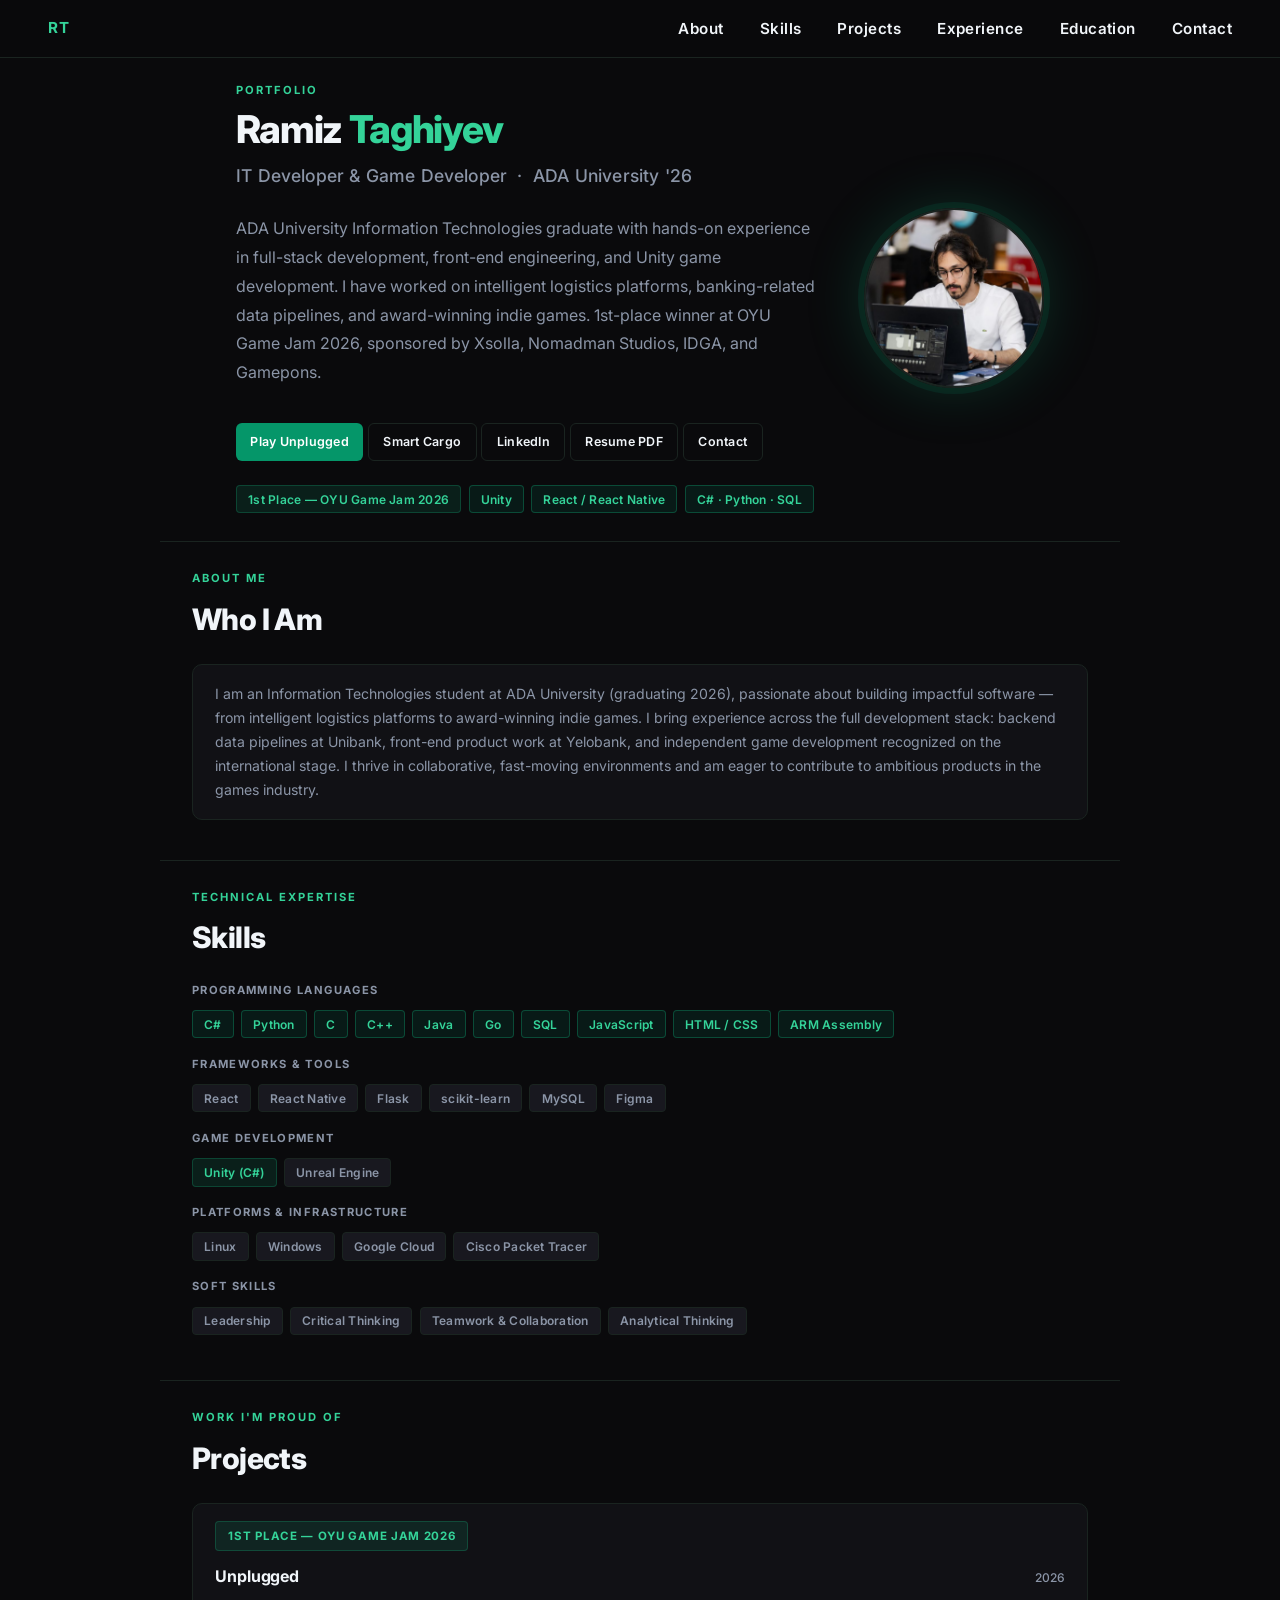
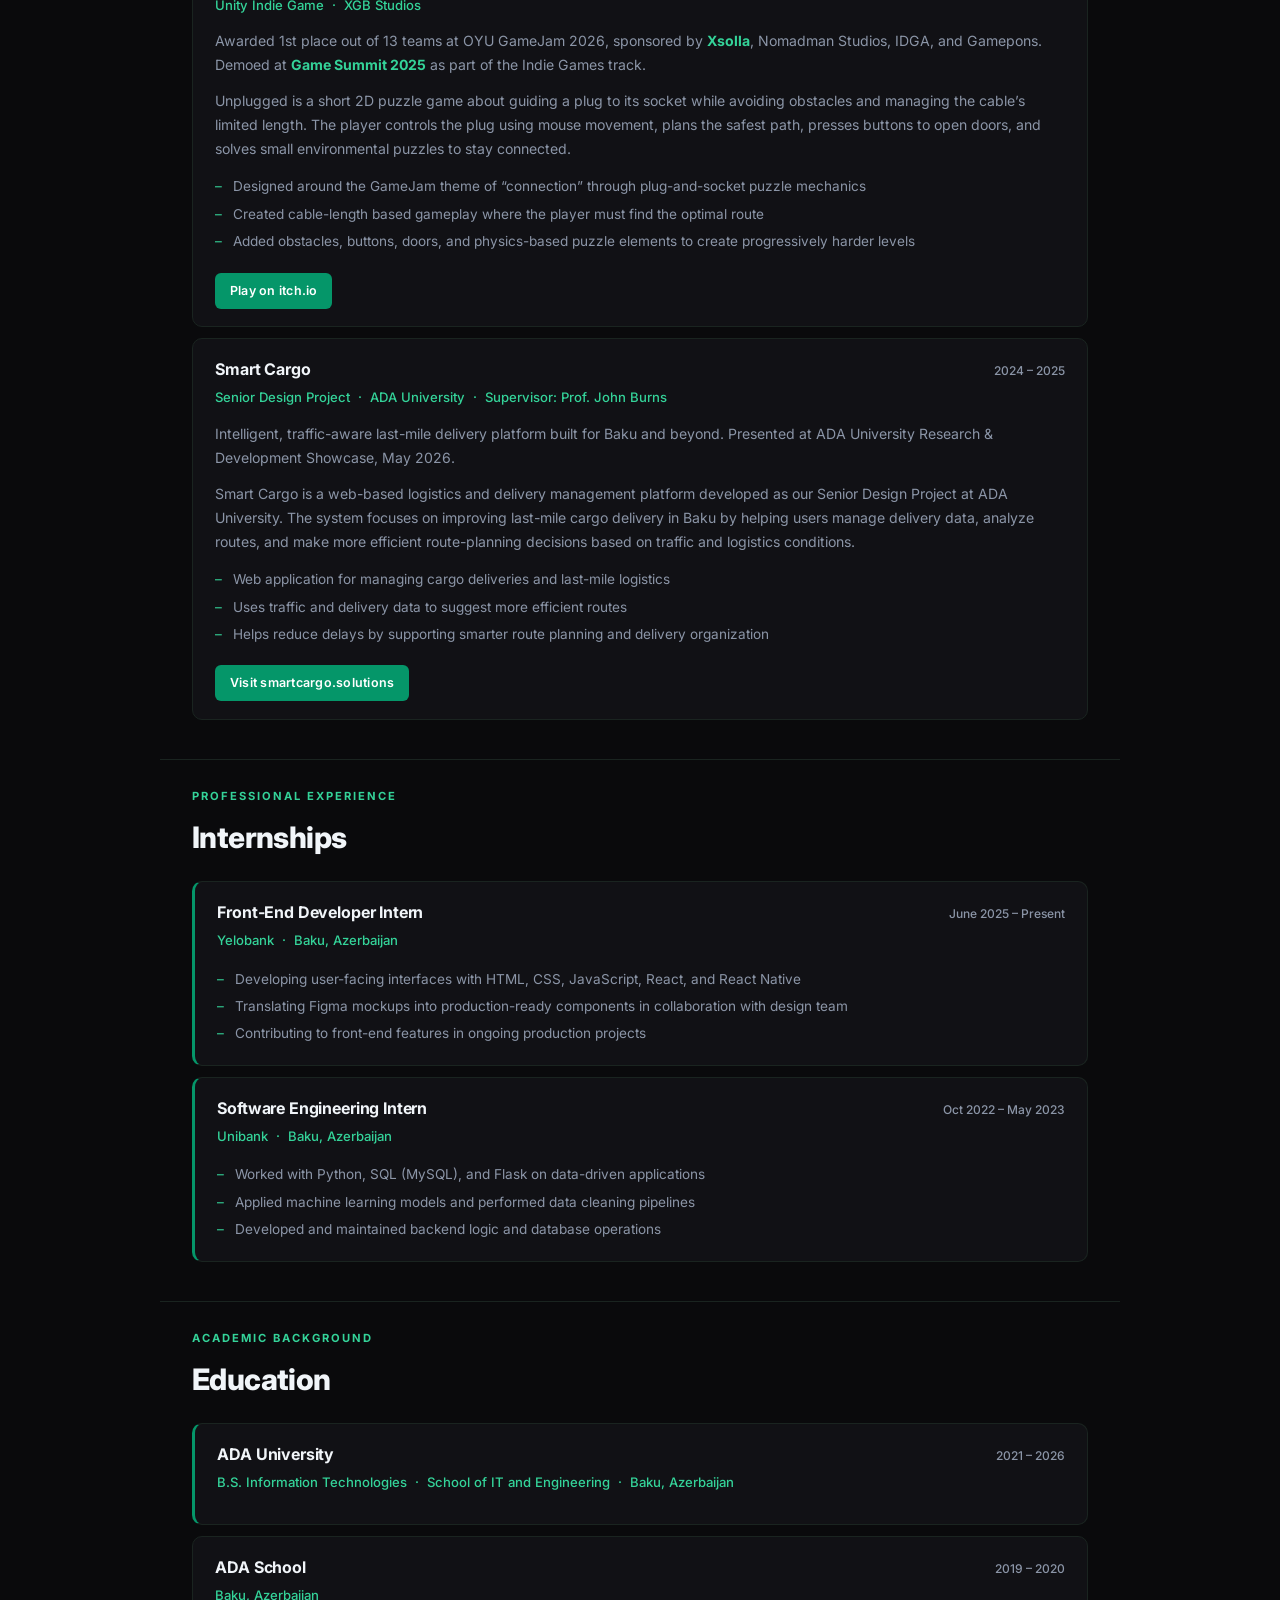
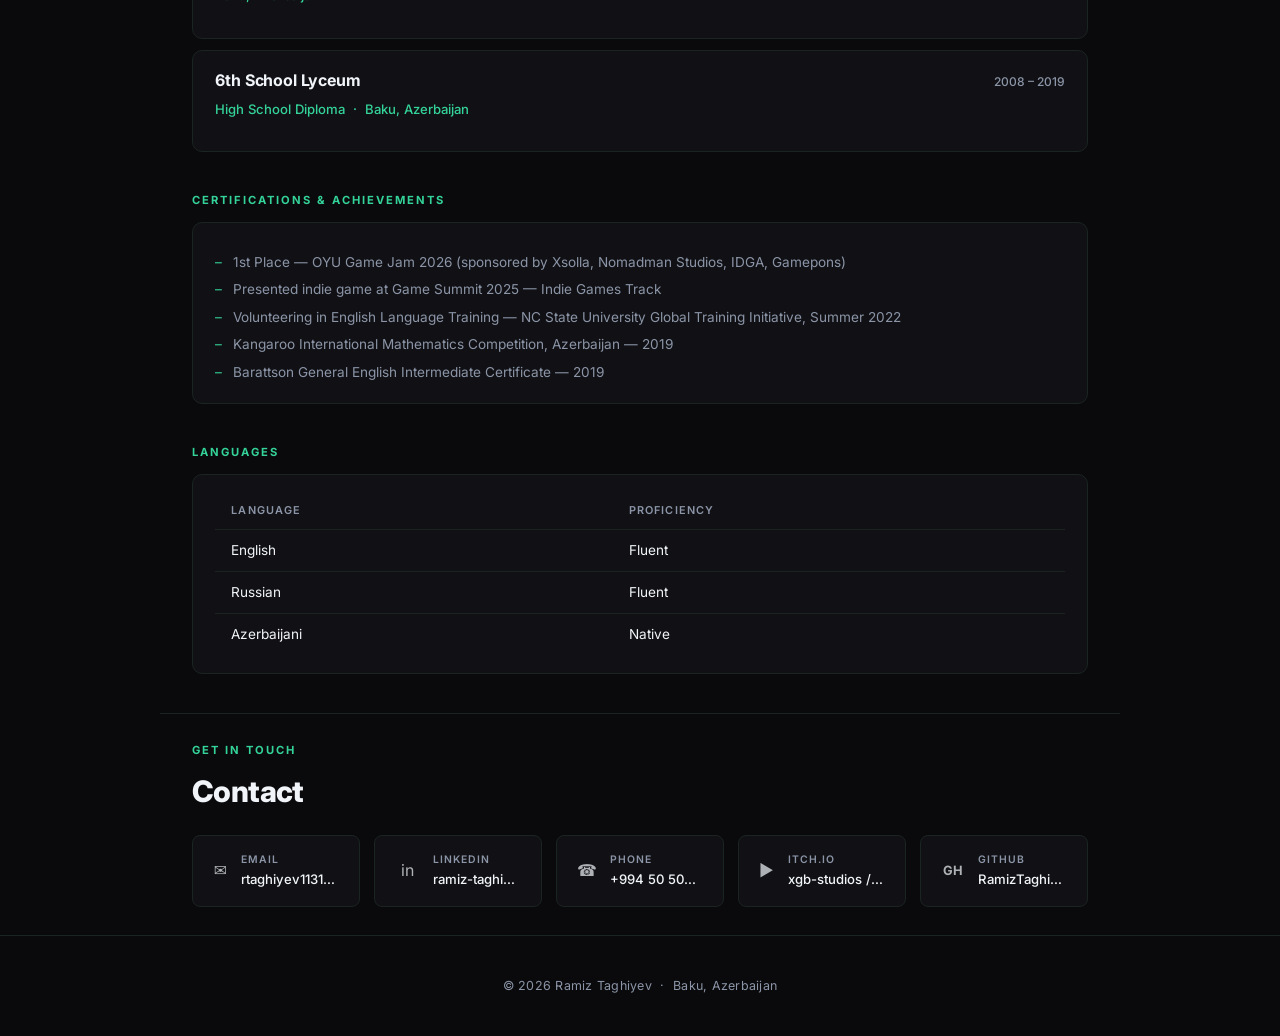
==== index.html @ 1933cfea "first-commit" ====
<!DOCTYPE html>
<html lang="en">
<head>
    <meta charset="UTF-8">
    <meta name="viewport" content="width=device-width, initial-scale=1.0">
    <title>Ramiz Taghiyev — IT & Game Developer</title>
    <link rel="icon" type="image/x-icon" href="favicon.ico">
    <link rel="stylesheet" href="styles.css">
</head>
<body>

<!-- NAV -->
<nav>
    <a class="nav-logo" href="#hero">RT</a>
    <ul class="nav-links">
        <li><a href="#about">About</a></li>
        <li><a href="#skills">Skills</a></li>
        <li><a href="#projects">Projects</a></li>
        <li><a href="#experience">Experience</a></li>
        <li><a href="#education">Education</a></li>
        <li><a href="#contact">Contact</a></li>
    </ul>
</nav>

<!-- HERO -->
<section id="hero">
    <div class="section-inner">
        <div class="hero-grid">
            <div class="hero-text">
                <p class="section-label">Portfolio</p>
                <h1 class="hero-name">Ramiz <span>Taghiyev</span></h1>
                <p class="hero-title">IT Developer &amp; Game Developer &nbsp;·&nbsp; ADA University '26</p>
                <p class="hero-summary">
                     ADA University Information Technologies graduate with hands-on experience in full-stack development, front-end engineering, and Unity game development. 
  I have worked on intelligent logistics platforms, banking-related data pipelines, and award-winning indie games. 
  1st-place winner at OYU Game Jam 2026, sponsored by Xsolla, Nomadman Studios, IDGA, and Gamepons.
                </p>
                <div class="hero-links">
                    <a class="btn btn-primary" href="https://xgb-studios.itch.io/unplugged" target="_blank">Play Unplugged</a>
                    <a class="btn btn-outline" href="http://smartcargo.solutions/" target="_blank">Smart Cargo</a>
                    <a class="btn btn-outline" href="https://www.linkedin.com/in/ramiz-taghiyev" target="_blank">LinkedIn</a>
                    <a class="btn btn-outline" href="Ramiz_Taghiyev_Resume.pdf" download>Resume PDF</a>
                    <a class="btn btn-outline" href="#contact">Contact</a>
                </div>
                <div class="badge-row">
                    <span class="badge green">1st Place — OYU Game Jam 2026</span>
                    <span class="badge purple">Unity</span>
                    <span class="badge purple">React / React Native</span>
                    <span class="badge purple">C# · Python · SQL</span>
                </div>
            </div>
            <div class="hero-photo-wrap">
                <img src="pic-of-me.jpg" alt="Ramiz Taghiyev" class="hero-photo">
            </div>
        </div>
    </div>
</section>

<hr class="divider">

<!-- ABOUT -->
<section id="about">
    <div class="section-inner">
        <p class="section-label">About Me</p>
        <h2>Who I Am</h2>
        <div class="card">
            <p class="card-body" style="margin-bottom:0;">
                I am an Information Technologies student at ADA University (graduating 2026), passionate about
                building impactful software — from intelligent logistics platforms to award-winning indie games.
                I bring experience across the full development stack: backend data pipelines at Unibank,
                front-end product work at Yelobank, and independent game development recognized on the
                international stage. I thrive in collaborative, fast-moving environments and am eager to
                contribute to ambitious products in the games industry.
            </p>
        </div>
    </div>
</section>

<hr class="divider">

<!-- SKILLS -->
<section id="skills">
    <div class="section-inner">
        <p class="section-label">Technical Expertise</p>
        <h2>Skills</h2>

        <div class="skills-group">
            <p class="skills-group-label">Programming Languages</p>
            <div class="badge-row">
                <span class="badge purple">C#</span>
                <span class="badge purple">Python</span>
                <span class="badge purple">C</span>
                <span class="badge purple">C++</span>
                <span class="badge purple">Java</span>
                <span class="badge purple">Go</span>
                <span class="badge purple">SQL</span>
                <span class="badge purple">JavaScript</span>
                <span class="badge purple">HTML / CSS</span>
                <span class="badge purple">ARM Assembly</span>
            </div>
        </div>

        <div class="skills-group">
            <p class="skills-group-label">Frameworks &amp; Tools</p>
            <div class="badge-row">
                <span class="badge">React</span>
                <span class="badge">React Native</span>
                <span class="badge">Flask</span>
                <span class="badge">scikit-learn</span>
                <span class="badge">MySQL</span>
                <span class="badge">Figma</span>
            </div>
        </div>

        <div class="skills-group">
            <p class="skills-group-label">Game Development</p>
            <div class="badge-row">
                <span class="badge green">Unity (C#)</span>
                <span class="badge">Unreal Engine</span>
            </div>
        </div>

        <div class="skills-group">
            <p class="skills-group-label">Platforms &amp; Infrastructure</p>
            <div class="badge-row">
                <span class="badge">Linux</span>
                <span class="badge">Windows</span>
                <span class="badge">Google Cloud</span>
                <span class="badge">Cisco Packet Tracer</span>
            </div>
        </div>

        <div class="skills-group">
            <p class="skills-group-label">Soft Skills</p>
            <div class="badge-row">
                <span class="badge">Leadership</span>
                <span class="badge">Critical Thinking</span>
                <span class="badge">Teamwork &amp; Collaboration</span>
                <span class="badge">Analytical Thinking</span>
            </div>
        </div>
    </div>
</section>

<hr class="divider">

<!-- PROJECTS -->
<section id="projects">
    <div class="section-inner">
        <p class="section-label">Work I'm Proud Of</p>
        <h2>Projects</h2>

        <div class="card">
            <div class="win-banner">1st Place &mdash; OYU Game Jam 2026</div>
            <div class="card-header">
                <span class="card-title">Unplugged</span>
                <span class="card-meta">2026</span>
            </div>
            <p class="card-subtitle">Unity Indie Game &nbsp;·&nbsp; XGB Studios</p>
            <p class="card-body">
                Awarded 1st place out of 13 teams at OYU GameJam 2026, sponsored by
                <strong style="color:var(--accent2);">Xsolla</strong>, Nomadman Studios, IDGA, and Gamepons.
                Demoed at <strong style="color:var(--accent2);">Game Summit 2025</strong> as part of the Indie Games track.
            </p>
            <p class="card-body">
  Unplugged is a short 2D puzzle game about guiding a plug to its socket while avoiding obstacles and managing the cable’s limited length. 
  The player controls the plug using mouse movement, plans the safest path, presses buttons to open doors, and solves small environmental puzzles to stay connected.
</p>

<ul>
  <li>Designed around the GameJam theme of “connection” through plug-and-socket puzzle mechanics</li>
  <li>Created cable-length based gameplay where the player must find the optimal route</li>
  <li>Added obstacles, buttons, doors, and physics-based puzzle elements to create progressively harder levels</li>
</ul>
            <div class="project-links">
                <a class="btn btn-primary" href="https://xgb-studios.itch.io/unplugged" target="_blank">Play on itch.io</a>
            </div>
        </div>

        <div class="card">
            <div class="card-header">
                <span class="card-title">Smart Cargo</span>
                <span class="card-meta">2024 – 2025</span>
            </div>
            <p class="card-subtitle">Senior Design Project &nbsp;·&nbsp; ADA University &nbsp;·&nbsp; Supervisor: Prof. John Burns</p>
            <p class="card-body">
                Intelligent, traffic-aware last-mile delivery platform built for Baku and beyond.
                Presented at ADA University Research &amp; Development Showcase, May 2026.
            </p>
            <p class="card-body">
  Smart Cargo is a web-based logistics and delivery management platform developed as our Senior Design Project at ADA University. 
  The system focuses on improving last-mile cargo delivery in Baku by helping users manage delivery data, analyze routes, and make more efficient route-planning decisions based on traffic and logistics conditions.
</p>
            <ul>
  <li>Web application for managing cargo deliveries and last-mile logistics</li>
  <li>Uses traffic and delivery data to suggest more efficient routes</li>
  <li>Helps reduce delays by supporting smarter route planning and delivery organization</li>
            </ul>
            <div class="project-links">
                <a class="btn btn-primary" href="http://smartcargo.solutions/" target="_blank">Visit smartcargo.solutions</a>
            </div>
        </div>
    </div>
</section>

<hr class="divider">

<!-- EXPERIENCE -->
<section id="experience">
    <div class="section-inner">
        <p class="section-label">Professional Experience</p>
        <h2>Internships</h2>

        <div class="card card-accent">
            <div class="card-header">
                <span class="card-title">Front-End Developer Intern</span>
                <span class="card-meta">June 2025 – Present</span>
            </div>
            <p class="card-subtitle">Yelobank &nbsp;·&nbsp; Baku, Azerbaijan</p>
            <ul>
                <li>Developing user-facing interfaces with HTML, CSS, JavaScript, React, and React Native</li>
                <li>Translating Figma mockups into production-ready components in collaboration with design team</li>
                <li>Contributing to front-end features in ongoing production projects</li>
            </ul>
        </div>

        <div class="card card-accent">
            <div class="card-header">
                <span class="card-title">Software Engineering Intern</span>
                <span class="card-meta">Oct 2022 – May 2023</span>
            </div>
            <p class="card-subtitle">Unibank &nbsp;·&nbsp; Baku, Azerbaijan</p>
            <ul>
                <li>Worked with Python, SQL (MySQL), and Flask on data-driven applications</li>
                <li>Applied machine learning models and performed data cleaning pipelines</li>
                <li>Developed and maintained backend logic and database operations</li>
            </ul>
        </div>
    </div>
</section>

<hr class="divider">

<!-- EDUCATION -->
<section id="education">
    <div class="section-inner">
        <p class="section-label">Academic Background</p>
        <h2>Education</h2>

        <div class="card card-accent">
            <div class="card-header">
                <span class="card-title">ADA University</span>
                <span class="card-meta">2021 – 2026</span>
            </div>
            <p class="card-subtitle">B.S. Information Technologies &nbsp;·&nbsp; School of IT and Engineering &nbsp;·&nbsp; Baku, Azerbaijan</p>
        </div>

        <div class="card">
            <div class="card-header">
                <span class="card-title">ADA School</span>
                <span class="card-meta">2019 – 2020</span>
            </div>
            <p class="card-subtitle">Baku, Azerbaijan</p>
        </div>

        <div class="card">
            <div class="card-header">
                <span class="card-title">6th School Lyceum</span>
                <span class="card-meta">2008 – 2019</span>
            </div>
            <p class="card-subtitle">High School Diploma &nbsp;·&nbsp; Baku, Azerbaijan</p>
        </div>

        <p class="section-label" style="margin-top:2.5rem; margin-bottom:0.75rem;">Certifications &amp; Achievements</p>
        <div class="card">
            <ul>
                <li>1st Place — OYU Game Jam 2026 (sponsored by Xsolla, Nomadman Studios, IDGA, Gamepons)</li>
                <li>Presented indie game at Game Summit 2025 — Indie Games Track</li>
                <li>Volunteering in English Language Training — NC State University Global Training Initiative, Summer 2022</li>
                <li>Kangaroo International Mathematics Competition, Azerbaijan — 2019</li>
                <li>Barattson General English Intermediate Certificate — 2019</li>
            </ul>
        </div>

        <p class="section-label" style="margin-top:2.5rem; margin-bottom:0.75rem;">Languages</p>
        <div class="card">
            <table class="lang-table">
                <tr><th>Language</th><th>Proficiency</th></tr>
                <tr><td>English</td><td>Fluent</td></tr>
                <tr><td>Russian</td><td>Fluent</td></tr>
                <tr><td>Azerbaijani</td><td>Native</td></tr>
            </table>
        </div>
    </div>
</section>

<hr class="divider">

<!-- CONTACT -->
<section id="contact">
    <div class="section-inner">
        <p class="section-label">Get In Touch</p>
        <h2>Contact</h2>
        <div class="contact-grid">
            <a class="contact-item" href="mailto:rtaghiyev11313@ada.edu.az">
                <span class="contact-icon">✉</span>
                <div>
                    <div class="contact-label">Email</div>
                    <div class="contact-value">rtaghiyev11313@ada.edu.az</div>
                </div>
            </a>
            <a class="contact-item" href="https://www.linkedin.com/in/ramiz-taghiyev" target="_blank">
                <span class="contact-icon">in</span>
                <div>
                    <div class="contact-label">LinkedIn</div>
                    <div class="contact-value">ramiz-taghiyev</div>
                </div>
            </a>
            <a class="contact-item" href="tel:+994505003601">
                <span class="contact-icon">☎</span>
                <div>
                    <div class="contact-label">Phone</div>
                    <div class="contact-value">+994 50 500 36 01</div>
                </div>
            </a>
            <a class="contact-item" href="https://xgb-studios.itch.io/unplugged" target="_blank">
                <span class="contact-icon">&#9654;</span>
                <div>
                    <div class="contact-label">itch.io</div>
                    <div class="contact-value">xgb-studios / Unplugged</div>
                </div>
            </a>
            <a class="contact-item" href="https://github.com/RamizTaghiyev" target="_blank">
                <span class="contact-icon" style="font-size:0.8rem;font-weight:700;">GH</span>
                <div>
                    <div class="contact-label">GitHub</div>
                    <div class="contact-value">RamizTaghiyev</div>
                </div>
            </a>
        </div>
    </div>
</section>

<footer>
    <p>© 2026 Ramiz Taghiyev &nbsp;·&nbsp; Baku, Azerbaijan</p>
</footer>

</body>
</html>
---- styles.css ----
@import url('https://fonts.googleapis.com/css2?family=Inter:wght@400;500;600;700;800&display=swap');

* {
    margin: 0;
    padding: 0;
    box-sizing: border-box;
}

:root {
    --bg: #0a0a0c;
    --surface: #111115;
    --surface2: #18181f;
    --accent: #059669;
    --accent2: #34d399;
    --text: #f1f5f9;
    --muted: #8b95a7;
    --border: #1a2420;
    --green: #10b981;
    --green-dim: rgba(16,185,129,0.12);
    --accent-dim: rgba(5,150,105,0.12);
}

html { scroll-behavior: smooth; }

body {
    font-family: 'Inter', 'Segoe UI', system-ui, sans-serif;
    background: var(--bg);
    color: var(--text);
    line-height: 1.6;
    -webkit-font-smoothing: antialiased;
}

/* ── NAV ── */
nav {
    position: fixed;
    top: 0; left: 0; right: 0;
    z-index: 100;
    background: rgba(10,10,12,0.88);
    backdrop-filter: blur(14px);
    border-bottom: 1px solid var(--border);
    padding: 0 3rem;
    display: flex;
    align-items: center;
    justify-content: space-between;
    height: 58px;
}

.nav-logo {
    font-size: 0.95rem;
    font-weight: 700;
    color: var(--accent2);
    text-decoration: none;
    letter-spacing: 0.08em;
    text-transform: uppercase;
    white-space: nowrap;
}

.nav-links {
    display: flex;
    gap: 2.25rem;
    list-style: none;
}

.nav-links a {
    color: var(--text);
    text-decoration: none;
    font-size: 0.95rem;
    font-weight: 600;
    letter-spacing: 0.03em;
    transition: color 0.2s;
}

.nav-links a:hover { color: var(--accent2); }

/* ── LAYOUT ── */
.container {
    max-width: 960px;
    margin: 0 auto;
    padding: 0 2rem;
}

section {
    padding: 28px 0;
}

.section-inner {
    max-width: 960px;
    margin: 0 auto;
    padding: 0 2rem;
}

.section-label {
    font-size: 0.7rem;
    font-weight: 700;
    letter-spacing: 0.18em;
    text-transform: uppercase;
    color: var(--accent2);
    margin-bottom: 0.5rem;
}

h2 {
    font-size: 1.85rem;
    font-weight: 800;
    margin-bottom: 1.25rem;
    color: var(--text);
    letter-spacing: -0.02em;
}

/* ── HERO ── */
#hero {
    display: flex;
    align-items: center;
    padding-top: 58px;
    padding-bottom: 28px;
    margin-top: 24px;
}

.hero-grid {
    display: grid;
    grid-template-columns: 1fr auto;
    align-items: center;
    gap: 3rem;
}

.hero-photo-wrap {
    display: flex;
    flex-direction: column;
    align-items: center;
    gap: 0;
}

.hero-photo {
    width: 180px;
    height: 180px;
    border-radius: 50%;
    object-fit: cover;
    border: 2px solid var(--border);
    box-shadow: 0 0 0 6px var(--accent-dim), 0 0 60px rgba(16,185,129,0.22);
}

.hero-name {
    font-size: clamp(1.9rem, 3vw, 2.8rem);
    font-weight: 800;
    line-height: 1.1;
    letter-spacing: -0.03em;
    margin-bottom: 0.75rem;
    white-space: nowrap;
}

.hero-name span { color: var(--accent2); }

.hero-title {
    font-size: 1.1rem;
    color: var(--muted);
    font-weight: 500;
    margin-bottom: 1.5rem;
    letter-spacing: 0.01em;
}

.hero-summary {
    max-width: 580px;
    color: var(--muted);
    font-size: 1rem;
    line-height: 1.8;
    margin-bottom: 2.25rem;
}

.hero-links {
    display: flex;
    flex-wrap: nowrap;
    gap: 0.3rem;
    margin-bottom: 1.5rem;
}

/* ── BUTTONS ── */
.btn {
    display: inline-flex;
    align-items: center;
    gap: 0.4rem;
    padding: 0.5rem 0.9rem;
    border-radius: 6px;
    font-size: 0.78rem;
    font-weight: 600;
    text-decoration: none;
    transition: all 0.18s;
    cursor: pointer;
    border: none;
    letter-spacing: 0.02em;
    white-space: nowrap;
}

.btn-primary {
    background: var(--accent);
    color: #fff;
}
.btn-primary:hover { background: #047857; transform: translateY(-1px); }

.btn-outline {
    background: transparent;
    color: var(--text);
    border: 1px solid var(--border);
}
.btn-outline:hover {
    border-color: var(--accent2);
    color: var(--accent2);
    transform: translateY(-1px);
}

/* ── BADGES ── */
.badge-row {
    display: flex;
    flex-wrap: wrap;
    gap: 0.45rem;
}

.badge {
    display: inline-block;
    padding: 0.22rem 0.7rem;
    border-radius: 4px;
    font-size: 0.75rem;
    font-weight: 600;
    background: var(--surface2);
    color: var(--muted);
    border: 1px solid var(--border);
    letter-spacing: 0.02em;
}

.badge.purple {
    background: var(--accent-dim);
    color: var(--accent2);
    border-color: rgba(16,185,129,0.3);
}

.badge.green {
    background: var(--green-dim);
    color: #34d399;
    border-color: rgba(16,185,129,0.25);
}

/* ── DIVIDER ── */
.divider {
    border: none;
    border-top: 1px solid var(--border);
    max-width: 960px;
    margin: 0 auto;
    padding: 0 2rem;
}

hr.divider {
    margin-left: auto;
    margin-right: auto;
}

/* ── CARDS ── */
.card {
    background: var(--surface);
    border: 1px solid var(--border);
    border-radius: 10px;
    padding: 1.1rem 1.4rem;
    margin-bottom: 0.7rem;
    transition: border-color 0.2s, transform 0.2s;
}

.card:hover {
    border-color: rgba(16,185,129,0.5);
    transform: translateY(-1px);
}

/* experience/education cards get a left accent */
.card-accent {
    border-left: 3px solid var(--accent);
}

.card-header {
    display: flex;
    justify-content: space-between;
    align-items: baseline;
    gap: 1rem;
    margin-bottom: 0.3rem;
    flex-wrap: wrap;
}

.card-title {
    font-size: 1rem;
    font-weight: 700;
    color: var(--text);
    letter-spacing: -0.01em;
}

.card-meta {
    font-size: 0.75rem;
    color: var(--muted);
    font-weight: 500;
    white-space: nowrap;
}

.card-subtitle {
    font-size: 0.82rem;
    color: var(--accent2);
    margin-bottom: 0.85rem;
    font-weight: 500;
}

.card-body {
    font-size: 0.88rem;
    color: var(--muted);
    line-height: 1.7;
    margin-bottom: 0.75rem;
}

.card ul {
    list-style: none;
    padding: 0;
    margin-top: 0.5rem;
}

.card ul li {
    font-size: 0.85rem;
    color: var(--muted);
    padding: 0.22rem 0 0.22rem 1.1rem;
    position: relative;
    line-height: 1.5;
}

.card ul li::before {
    content: '–';
    position: absolute;
    left: 0;
    color: var(--accent2);
}

/* ── SKILLS ── */
.skills-group {
    margin-bottom: 1.1rem;
}

.skills-group-label {
    font-size: 0.7rem;
    font-weight: 700;
    text-transform: uppercase;
    letter-spacing: 0.12em;
    color: var(--muted);
    margin-bottom: 0.65rem;
}

/* ── PROJECT HIGHLIGHT ── */
.win-banner {
    display: inline-flex;
    align-items: center;
    gap: 0.5rem;
    background: var(--green-dim);
    color: #34d399;
    border: 1px solid rgba(16,185,129,0.25);
    border-radius: 4px;
    padding: 0.28rem 0.75rem;
    font-size: 0.72rem;
    font-weight: 700;
    letter-spacing: 0.06em;
    text-transform: uppercase;
    margin-bottom: 0.85rem;
}

.project-links {
    display: flex;
    gap: 0.65rem;
    margin-top: 1.1rem;
    flex-wrap: wrap;
}

/* ── CONTACT ── */
.contact-grid {
    display: grid;
    grid-template-columns: repeat(5, 1fr);
    gap: 0.85rem;
}

.contact-item {
    background: var(--surface);
    border: 1px solid var(--border);
    border-radius: 8px;
    padding: 1rem 1.2rem;
    text-decoration: none;
    color: var(--text);
    transition: border-color 0.2s, transform 0.2s;
    display: flex;
    align-items: center;
    gap: 0.75rem;
    min-width: 0;
}

.contact-item:hover {
    border-color: var(--accent2);
    color: var(--accent2);
    transform: translateY(-1px);
}

.contact-icon {
    font-size: 1rem;
    width: 1.75rem;
    text-align: center;
    opacity: 0.7;
}

.contact-label {
    font-size: 0.65rem;
    text-transform: uppercase;
    letter-spacing: 0.1em;
    color: var(--muted);
    font-weight: 600;
}

.contact-value {
    font-size: 0.82rem;
    font-weight: 500;
    overflow: hidden;
    text-overflow: ellipsis;
    white-space: nowrap;
}

.contact-item > div {
    min-width: 0;
    overflow: hidden;
}

/* ── LANGUAGES TABLE ── */
.lang-table {
    width: 100%;
    border-collapse: collapse;
}

.lang-table th, .lang-table td {
    text-align: left;
    padding: 0.6rem 1rem;
    border-bottom: 1px solid var(--border);
    font-size: 0.85rem;
}

.lang-table th {
    color: var(--muted);
    font-size: 0.68rem;
    text-transform: uppercase;
    letter-spacing: 0.1em;
    font-weight: 600;
}

.lang-table tr:last-child td { border-bottom: none; }

/* ── FOOTER ── */
footer {
    text-align: center;
    padding: 2.5rem 2rem;
    color: var(--muted);
    font-size: 0.78rem;
    border-top: 1px solid var(--border);
    letter-spacing: 0.02em;
}

/* ── RESPONSIVE ── */
@media (max-width: 600px) {
    nav { padding: 0 1.25rem; }
    .nav-links { gap: 1.25rem; }
    .hero-grid { grid-template-columns: 1fr; gap: 2rem; }
    .hero-photo-wrap { order: -1; }
    .hero-photo { width: 140px; height: 140px; }
    section { padding: 24px 0; }
    h2 { font-size: 1.5rem; }
}
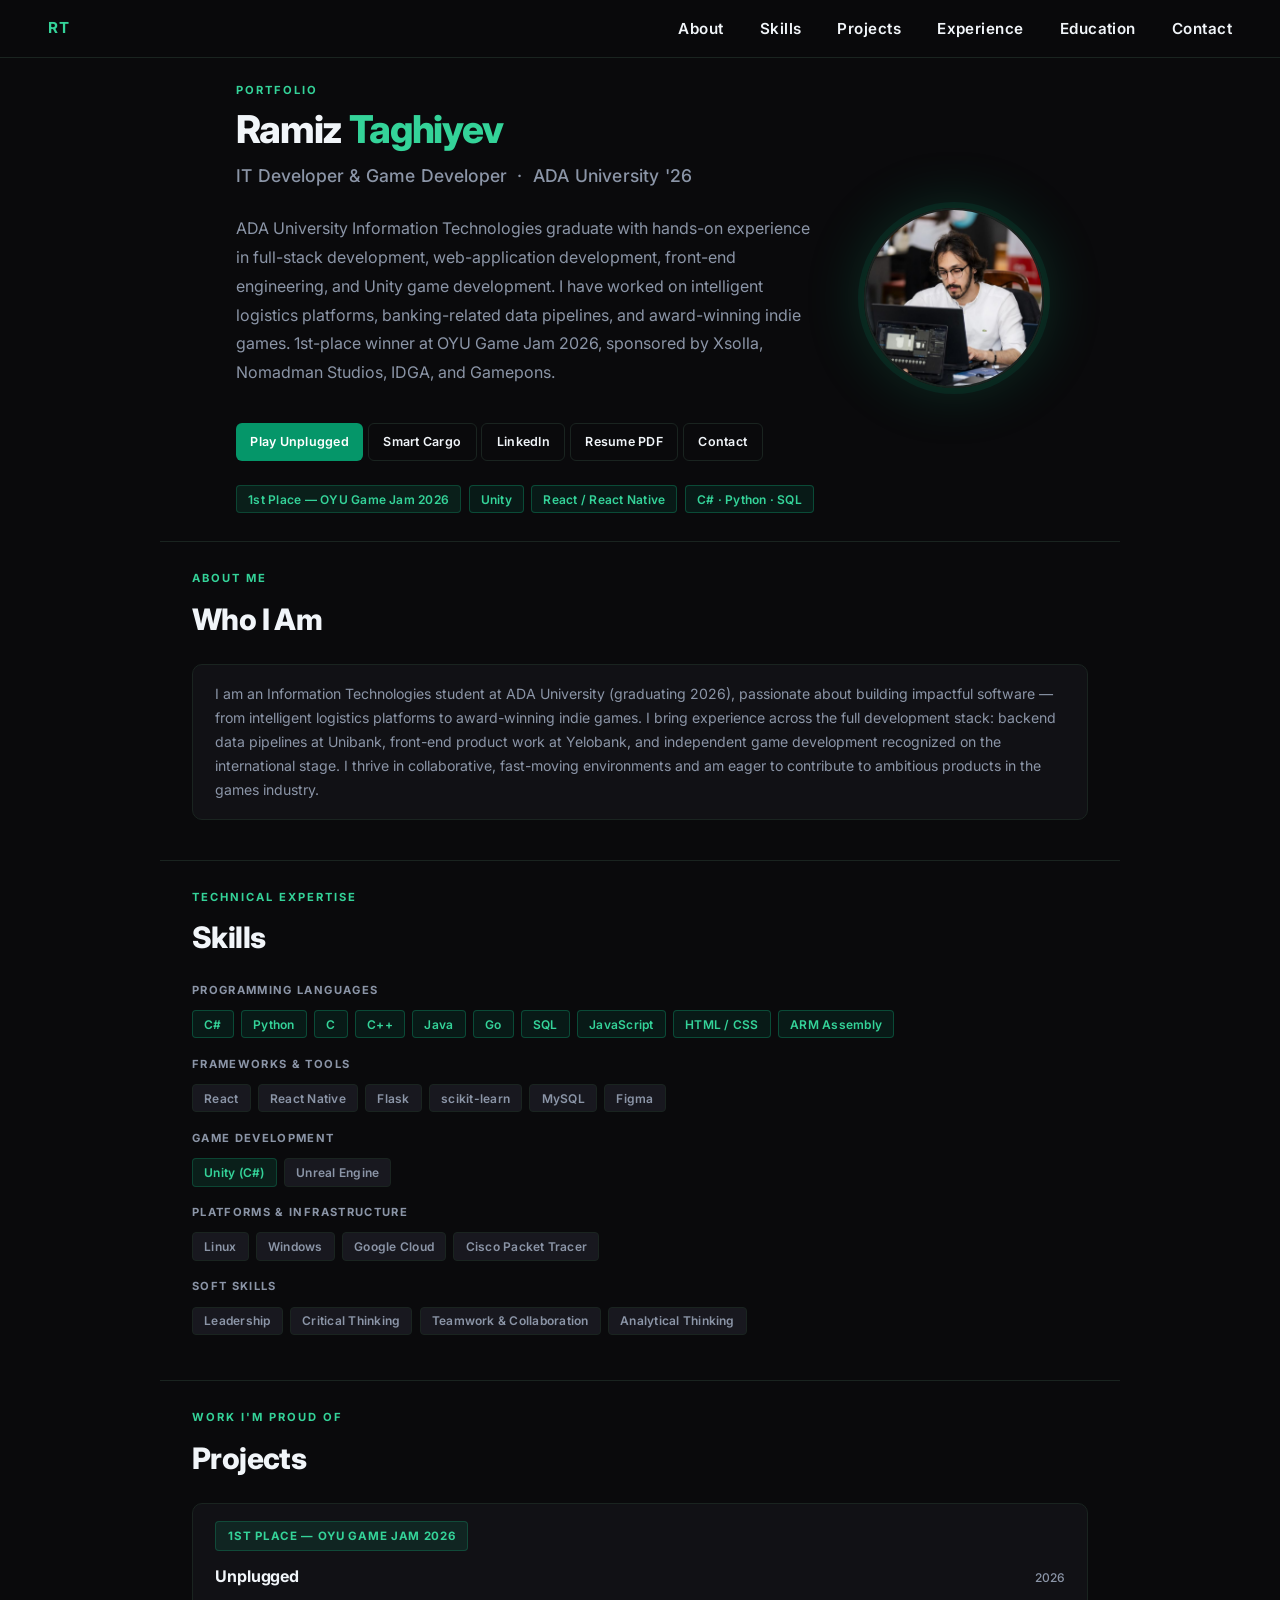
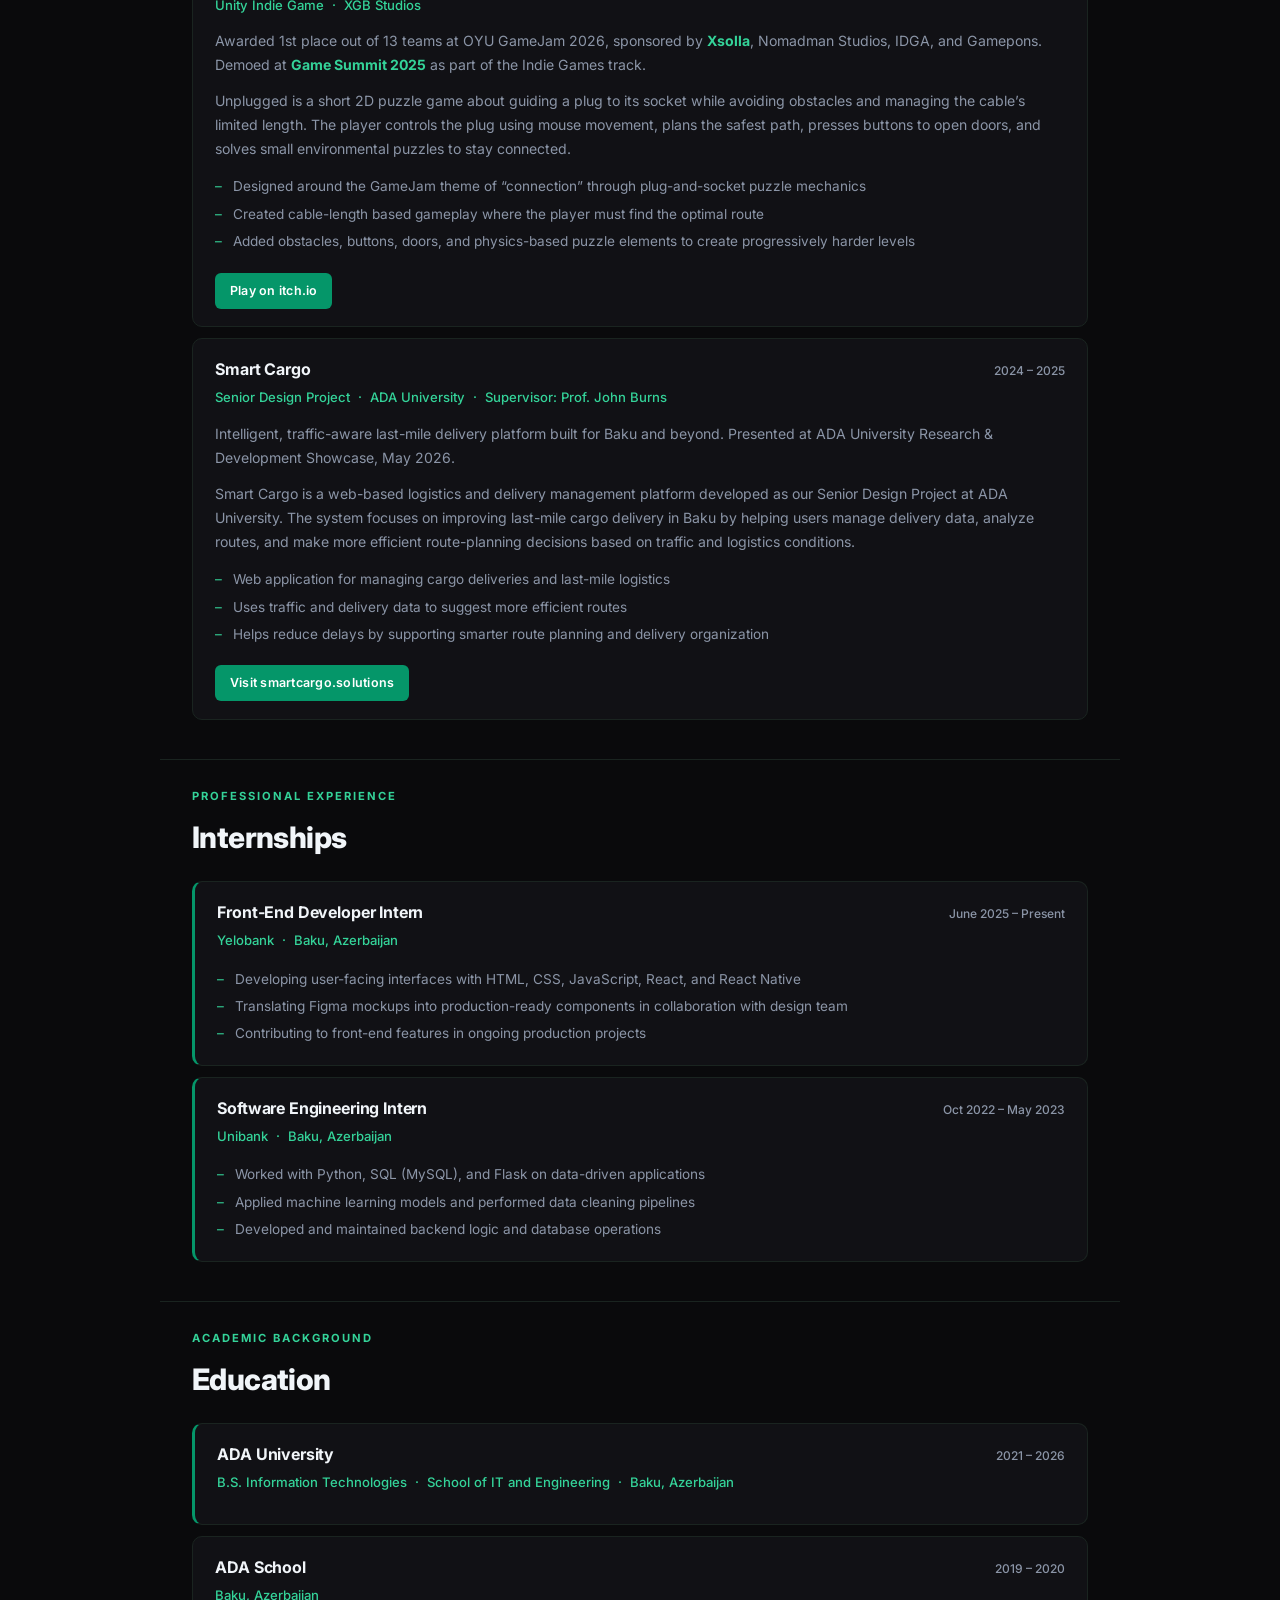
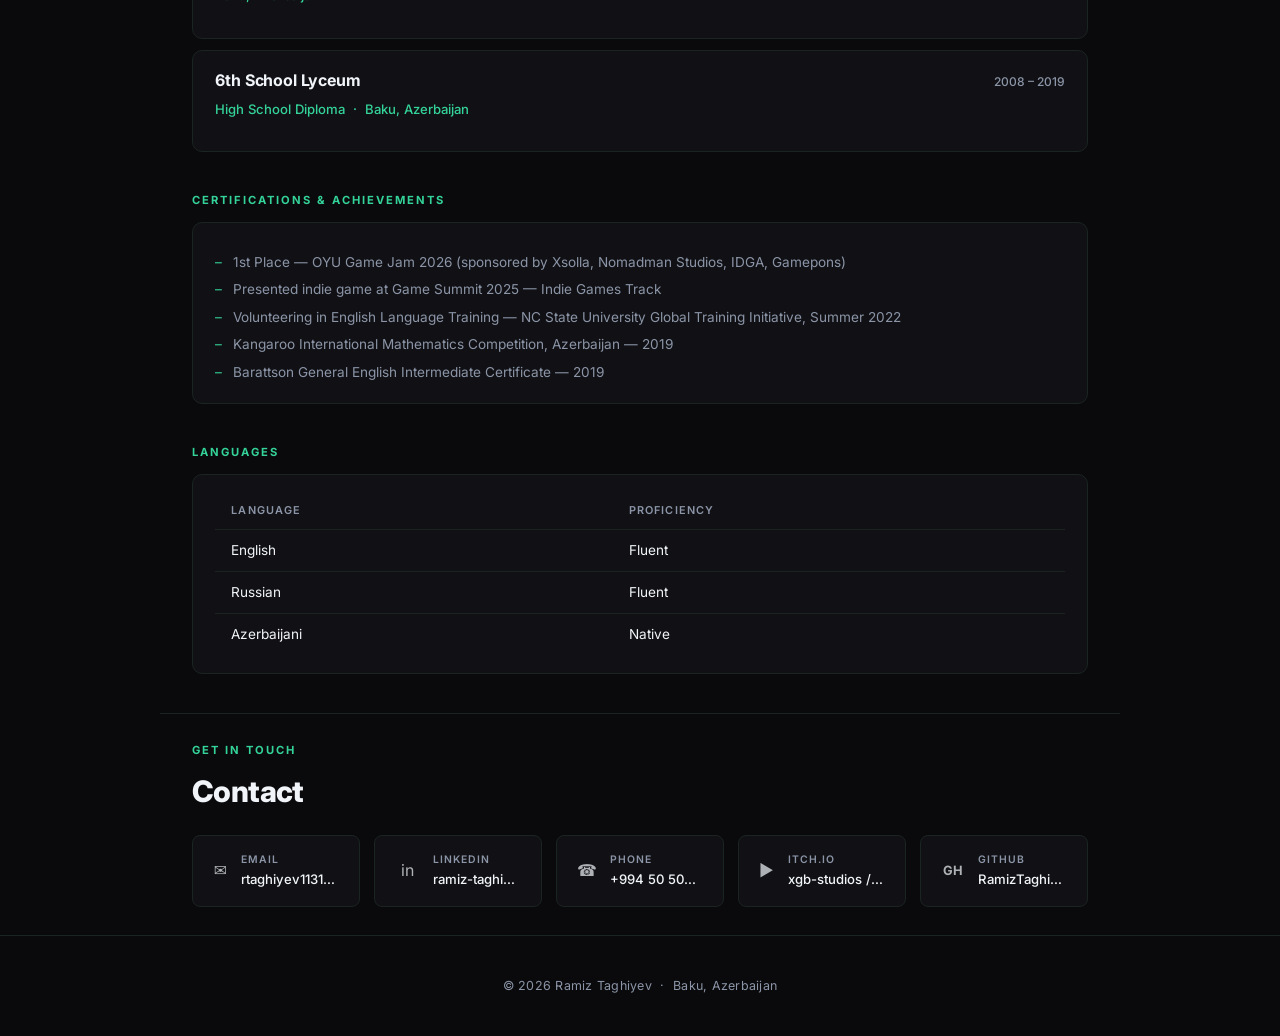
==== commit d07a7fae: "Enhance hero summary with web-application development Updated the hero summary to include web-applic" ====
--- a/index.html
+++ b/index.html
@@ -31,7 +31,7 @@
                 <h1 class="hero-name">Ramiz <span>Taghiyev</span></h1>
                 <p class="hero-title">IT Developer &amp; Game Developer &nbsp;·&nbsp; ADA University '26</p>
                 <p class="hero-summary">
-                     ADA University Information Technologies graduate with hands-on experience in full-stack development, front-end engineering, and Unity game development. 
+                     ADA University Information Technologies graduate with hands-on experience in full-stack development, web-application development, front-end engineering, and Unity game development. 
   I have worked on intelligent logistics platforms, banking-related data pipelines, and award-winning indie games. 
   1st-place winner at OYU Game Jam 2026, sponsored by Xsolla, Nomadman Studios, IDGA, and Gamepons.
                 </p>
